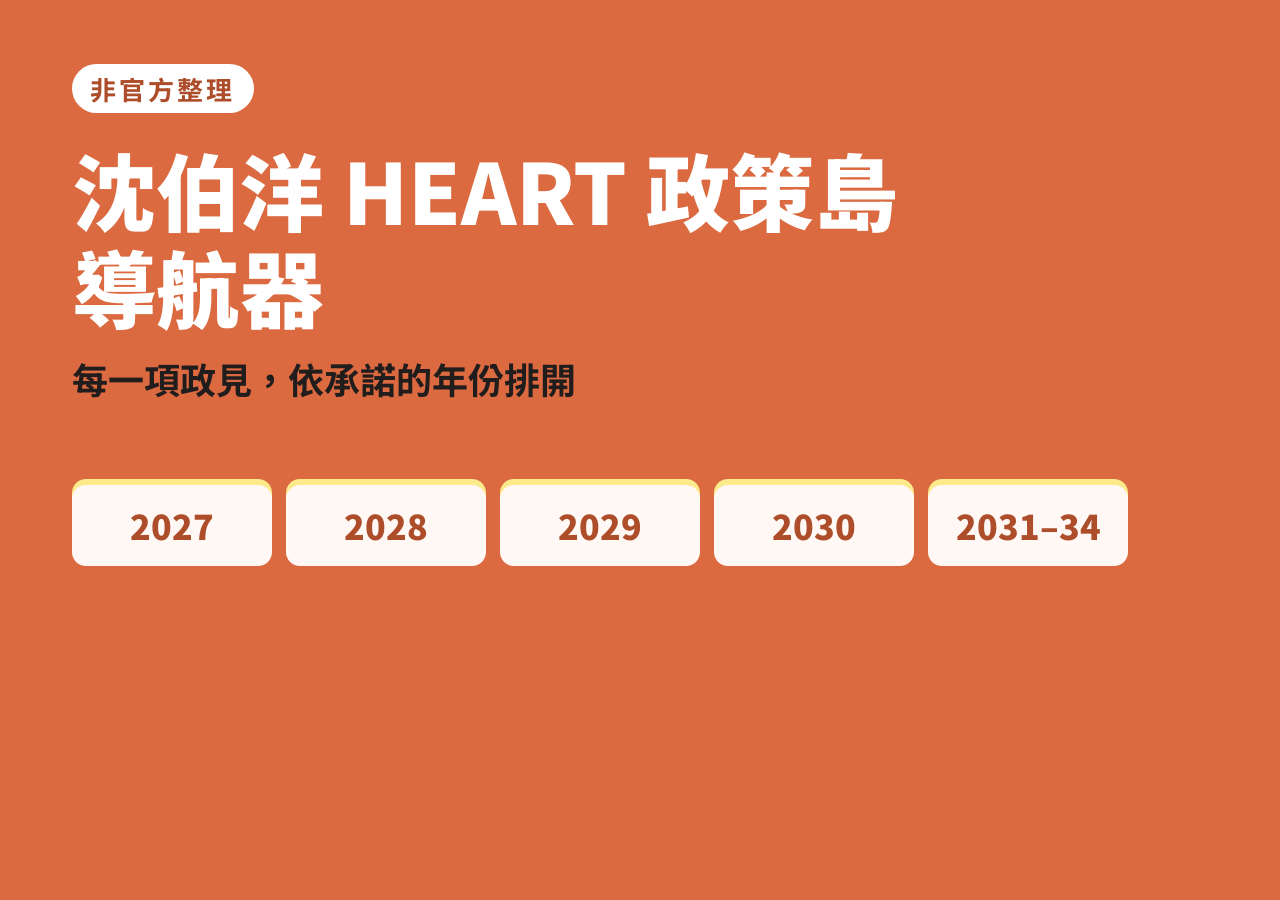
==== scripts/og-card.html @ 7fa4fe41 "HEART policy-island navigator v1.3.1 Static GitHub Pages site that lists the HEART 政策島 policies by t" ====
<!doctype html>
<!-- Source for assets/og.png (1200x630 social preview). Regenerate with scripts/og.sh. -->
<html lang="zh-Hant-TW">
<head>
<meta charset="utf-8">
<link rel="stylesheet" href="https://fonts.googleapis.com/css2?family=Noto+Sans+TC:wght@500;700;900&display=block">
<style>
  * { box-sizing: border-box; }
  html, body { margin: 0; width: 1200px; height: 630px; overflow: hidden; }
  body {
    background: #db6a41;
    color: #211d1d;
    font-family: "Noto Sans TC", "PingFang TC", sans-serif;
    padding: 64px 72px;
    display: flex;
    flex-direction: column;
  }
  .eyebrow {
    align-self: flex-start;
    padding: 6px 18px;
    border-radius: 999px;
    background: #fff;
    color: #ad4d2a;
    font-size: 26px;
    font-weight: 700;
    letter-spacing: .12em;
  }
  h1 { margin: 28px 0 0; color: #fff; font-size: 84px; font-weight: 900; line-height: 1.15; }
  .lede { margin: 18px 0 0; font-size: 36px; font-weight: 700; }
  .years { display: flex; gap: 14px; margin-top: auto; }
  .years span {
    flex: 1;
    padding: 16px 0;
    border-radius: 14px;
    background: #fff8f4;
    box-shadow: 0 -6px 0 0 #fcea8b;
    text-align: center;
    font-size: 34px;
    font-weight: 900;
    color: #ad4d2a;
  }
</style>
</head>
<body>
  <div class="eyebrow">非官方整理</div>
  <h1>沈伯洋 HEART 政策島<br>導航器</h1>
  <p class="lede">每一項政見，依承諾的年份排開</p>
  <div class="years"><span>2027</span><span>2028</span><span>2029</span><span>2030</span><span>2031–34</span></div>
</body>
</html>
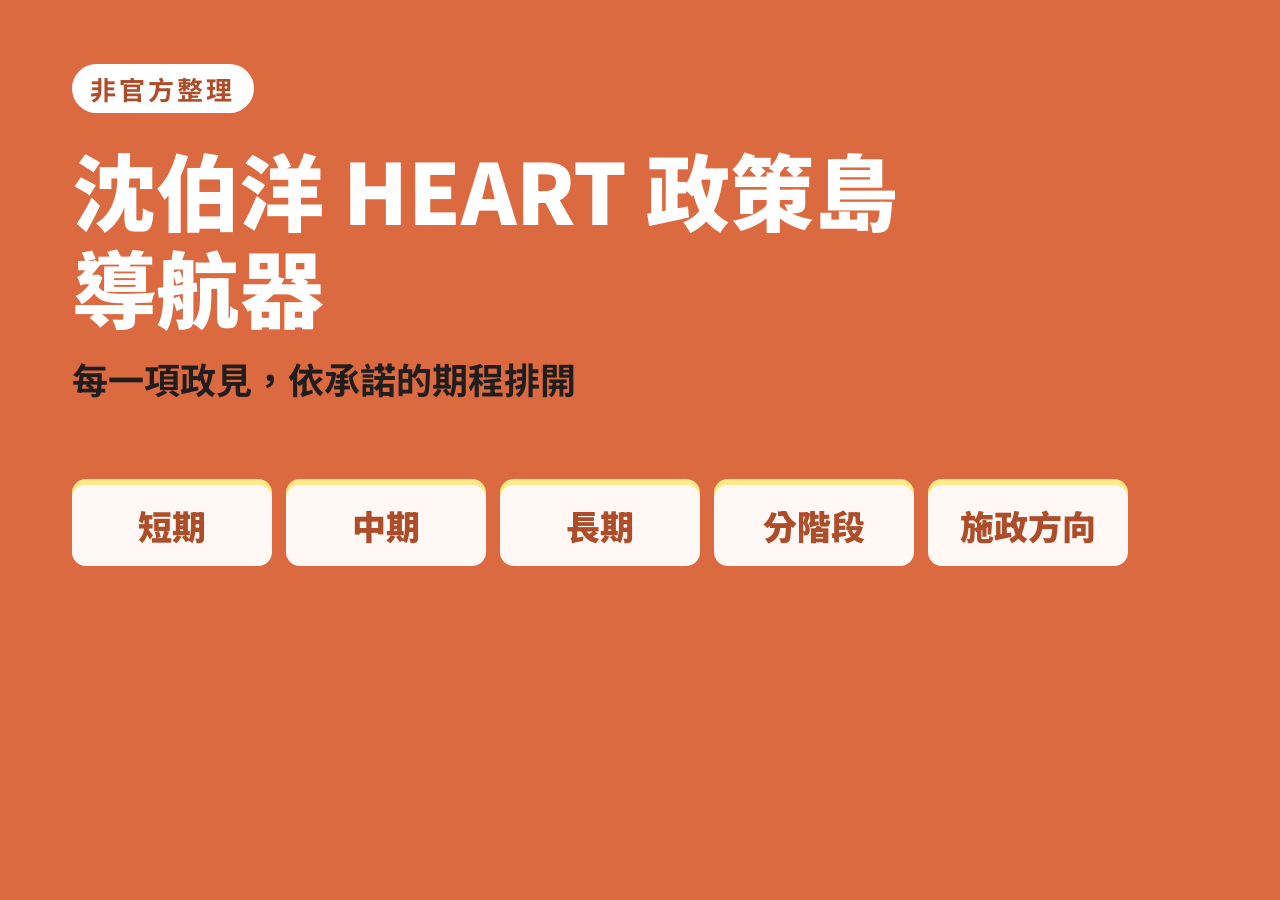
==== commit 08114cd7: "Timeline as two metrics: 任期期程 (短/中/長) and 分階段推動 (第一–三階段) Co-Authored-By: Claude Opus 5.5 <noreply@an" ====
--- a/scripts/og-card.html
+++ b/scripts/og-card.html
@@ -44,7 +44,7 @@
 <body>
   <div class="eyebrow">非官方整理</div>
   <h1>沈伯洋 HEART 政策島<br>導航器</h1>
-  <p class="lede">每一項政見，依承諾的年份排開</p>
-  <div class="years"><span>2027</span><span>2028</span><span>2029</span><span>2030</span><span>2031–34</span></div>
+  <p class="lede">每一項政見，依承諾的期程排開</p>
+  <div class="years"><span>短期</span><span>中期</span><span>長期</span><span>分階段</span><span>施政方向</span></div>
 </body>
 </html>
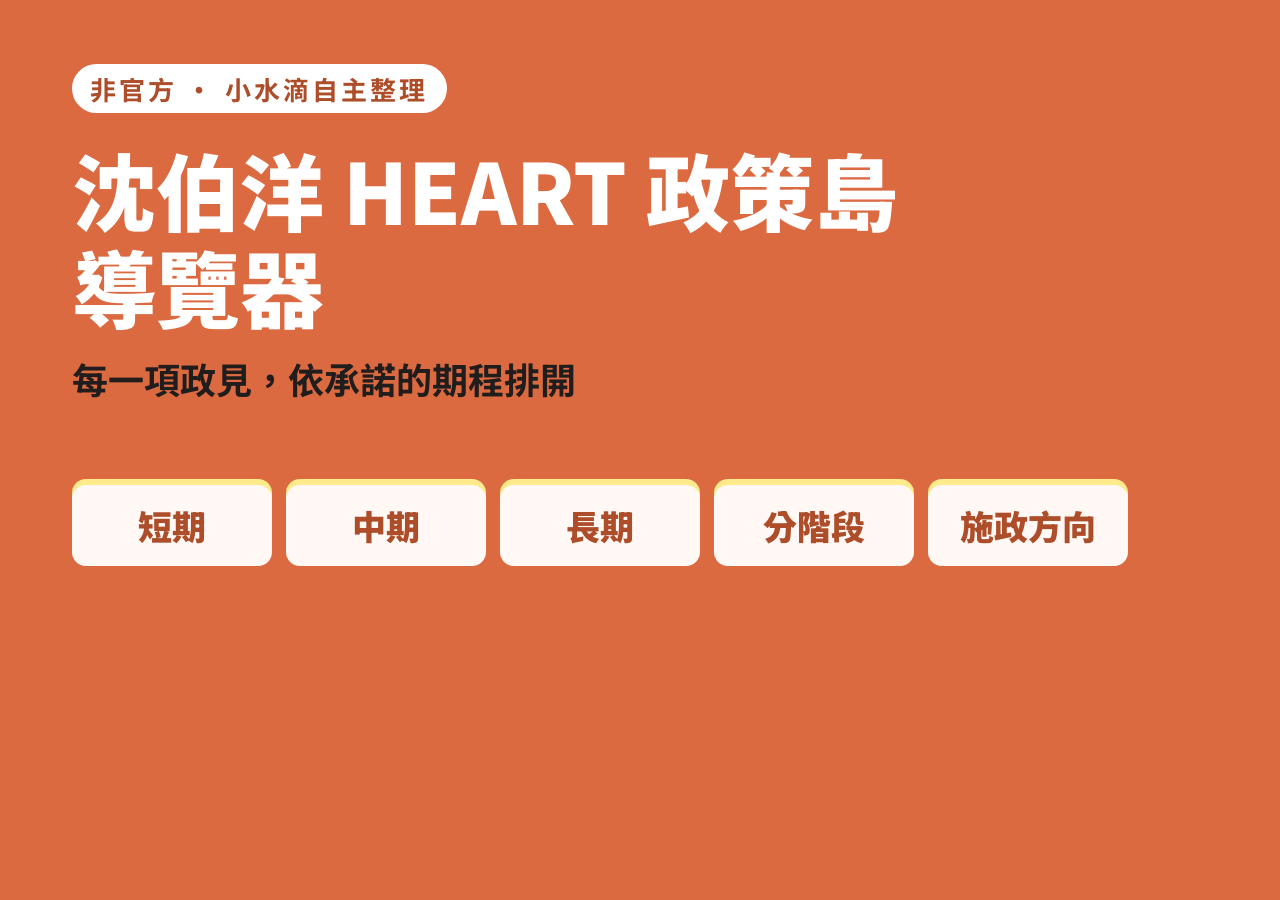
==== commit 5a96d8d5: "Per-policy share links, 找找 Puma button, rename to 導覽器 - Each card gets a 分享 menu (Threads, LINE, Fac" ====
--- a/scripts/og-card.html
+++ b/scripts/og-card.html
@@ -42,8 +42,8 @@
 </style>
 </head>
 <body>
-  <div class="eyebrow">非官方整理</div>
-  <h1>沈伯洋 HEART 政策島<br>導航器</h1>
+  <div class="eyebrow">非官方 · 小水滴自主整理</div>
+  <h1>沈伯洋 HEART 政策島<br>導覽器</h1>
   <p class="lede">每一項政見，依承諾的期程排開</p>
   <div class="years"><span>短期</span><span>中期</span><span>長期</span><span>分階段</span><span>施政方向</span></div>
 </body>
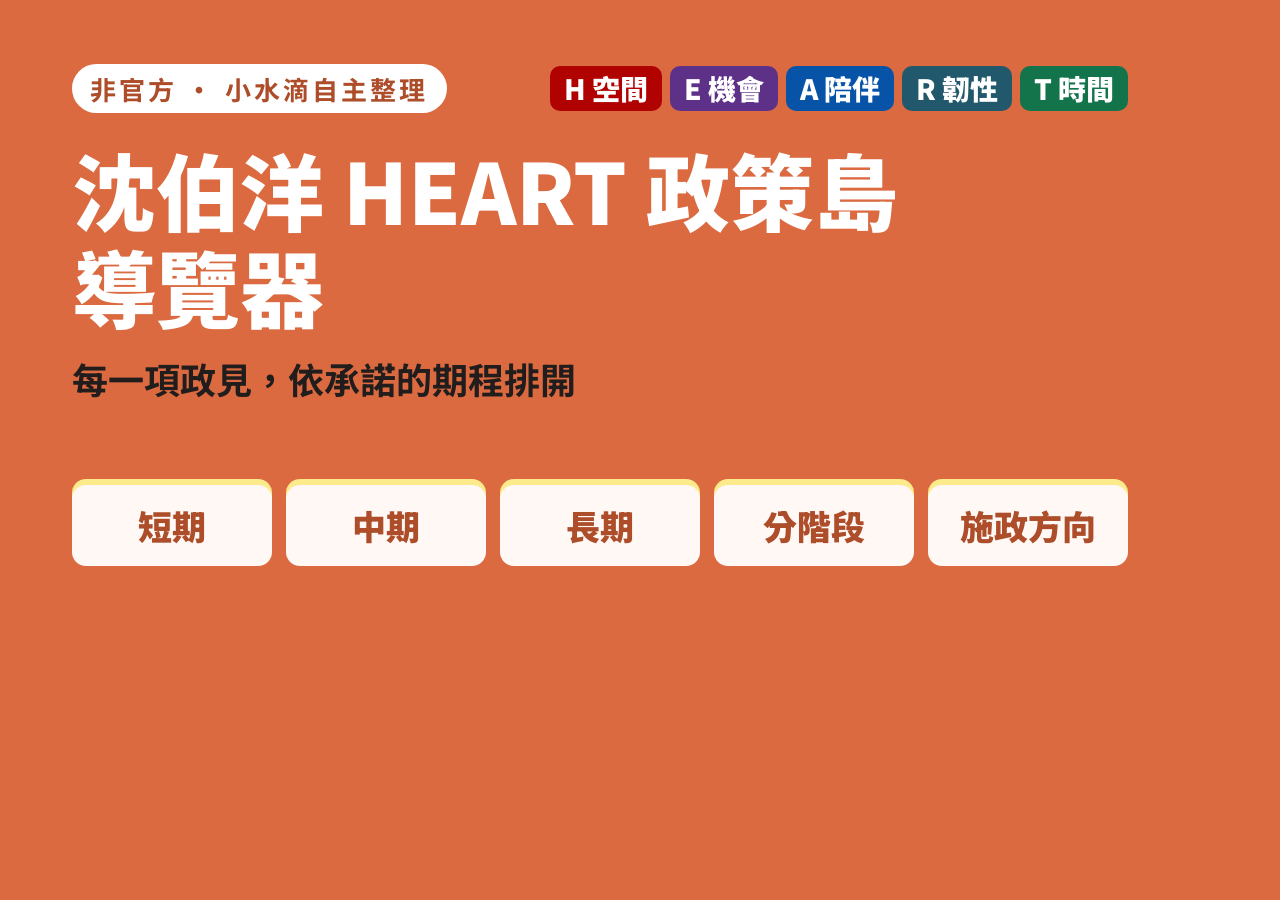
==== commit 22133a9d: "Site preview: HEART badges in the top row Co-Authored-By: Claude Opus 5.5 <noreply@anthropic.com>" ====
--- a/scripts/og-card.html
+++ b/scripts/og-card.html
@@ -39,10 +39,20 @@
     font-weight: 900;
     color: #ad4d2a;
   }
+  .top { display: flex; justify-content: space-between; align-items: center; }
+  .top .eyebrow { align-self: auto; }
+  .heart { display: flex; gap: 8px; }
+  .heart span { padding: 4px 14px; border-radius: 10px; color: #fff; font-size: 28px; font-weight: 900; line-height: 1.3; }
 </style>
 </head>
 <body>
-  <div class="eyebrow">非官方 · 小水滴自主整理</div>
+  <div class="top">
+    <div class="eyebrow">非官方 · 小水滴自主整理</div>
+    <!-- HEART pillar colors, as --heart-h … --heart-t in assets/style.css. -->
+    <div class="heart">
+      <span style="background:#b00201">H 空間</span><span style="background:#5d3188">E 機會</span><span style="background:#0753a7">A 陪伴</span><span style="background:#21586c">R 韌性</span><span style="background:#13744b">T 時間</span>
+    </div>
+  </div>
   <h1>沈伯洋 HEART 政策島<br>導覽器</h1>
   <p class="lede">每一項政見，依承諾的期程排開</p>
   <div class="years"><span>短期</span><span>中期</span><span>長期</span><span>分階段</span><span>施政方向</span></div>
